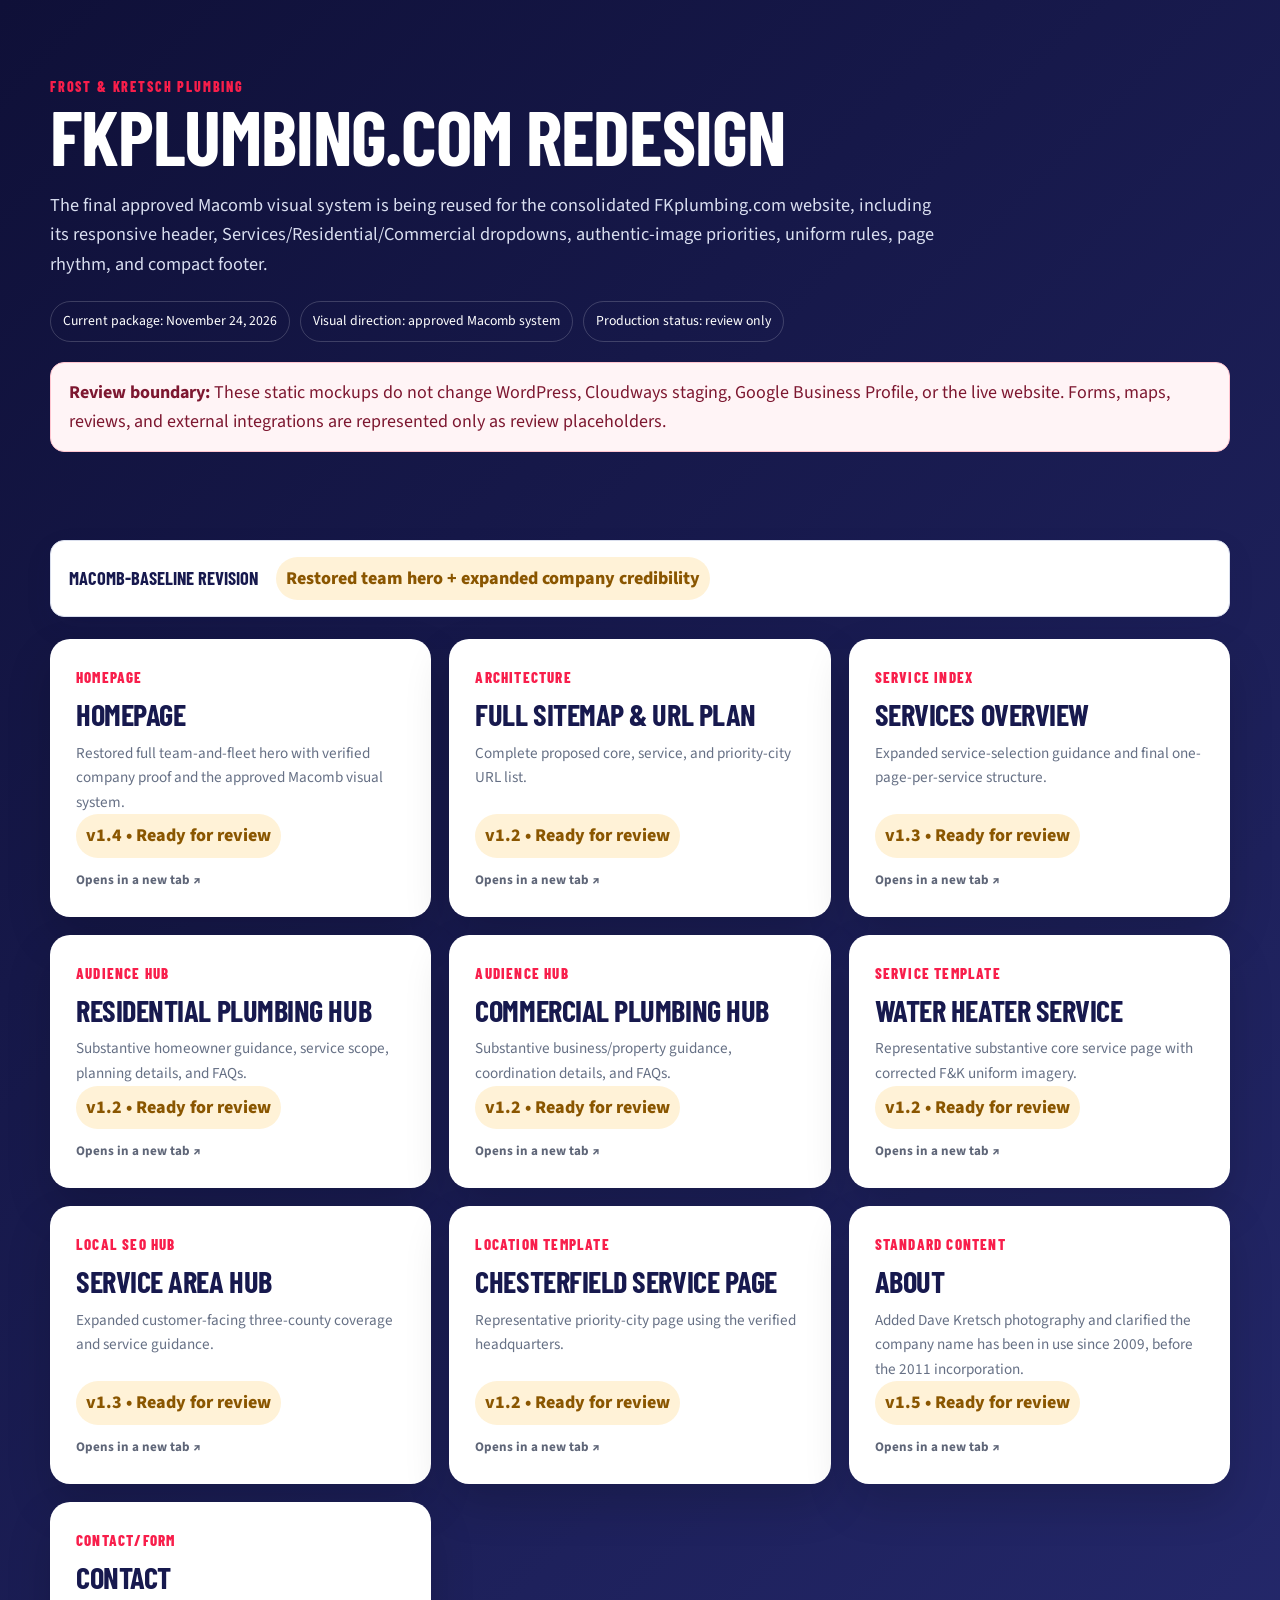
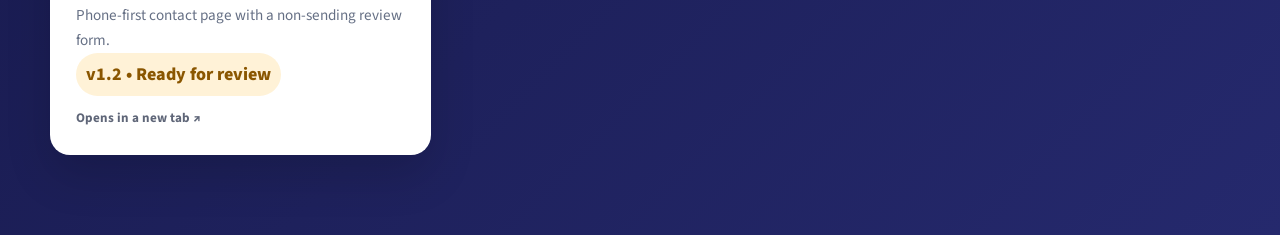
==== index.html @ a5e67d34 "Refresh About review asset" ====
<!doctype html>
<html lang="en">
<head>
  <meta charset="utf-8">
  <meta name="viewport" content="width=device-width,initial-scale=1">
  <meta name="robots" content="noindex,nofollow">
  <title>FKplumbing.com Redesign Review</title>
  <link rel="icon" href="assets/images/official-square-icon.png">
  <link rel="stylesheet" href="assets/site.css">
  <link rel="stylesheet" href="assets/site-v12.css">
  <link rel="stylesheet" href="assets/site-v13.css">
  <link rel="stylesheet" href="assets/site-v14.css">
  <link rel="stylesheet" href="assets/site-v15.css">
  <link rel="stylesheet" href="assets/site-v16.css">
  <link rel="stylesheet" href="assets/fk-site.css">
</head>
<body class="review-shell">
  <main>
    <section class="review-head">
      <div class="wrap">
        <div class="eyebrow">Frost &amp; Kretsch Plumbing</div>
        <h1>FKplumbing.com redesign</h1>
        <p>The final approved Macomb visual system is being reused for the consolidated FKplumbing.com website, including its responsive header, Services/Residential/Commercial dropdowns, authentic-image priorities, uniform rules, page rhythm, and compact footer.</p>
        <div class="review-meta">
          <span>Current package: November 24, 2026</span>
          <span>Visual direction: approved Macomb system</span>
          <span>Production status: review only</span>
        </div>
        <div class="notice"><strong>Review boundary:</strong> These static mockups do not change WordPress, Cloudways staging, Google Business Profile, or the live website. Forms, maps, reviews, and external integrations are represented only as review placeholders.</div>
      </div>
    </section>
    <section class="wrap">
      <div class="review-status-summary"><strong>Macomb-baseline revision</strong><span class="status-changed">Restored team hero + expanded company credibility</span><span>Final approved design; FK content, SEO, and architecture</span></div>
      <div class="review-grid" id="review-grid" aria-live="polite"></div>
    </section>
  </main>
  <script src="assets/fk-site.js?v=20261124l"></script>
  <script>renderReviewHubV2();</script>
</body>
</html>
---- assets/site.css ----
@import url('https://fonts.googleapis.com/css2?family=Barlow+Condensed:wght@500;600;700;800&family=Source+Sans+3:wght@400;500;600;700&display=swap');

:root{
  --navy:#17194e;--navy-2:#0f1038;--red:#f81e4b;--cyan:#2ed6ff;--ink:#0b0b10;
  --muted:#667085;--surface:#f7f8fc;--surface-2:#e8ebf5;--line:#ccd2e4;--white:#fff;
  --display:'Barlow Condensed','Arial Narrow',sans-serif;--body:'Source Sans 3','Segoe UI',sans-serif;
  --radius:22px;--shadow:0 22px 60px rgba(23,25,78,.14);--wrap:min(1180px,calc(100% - 40px));
}
*{box-sizing:border-box}html{scroll-behavior:smooth}body{margin:0;color:var(--ink);font-family:var(--body);font-size:18px;line-height:1.62;background:#fff}img{max-width:100%;display:block}a{color:inherit}button{font:inherit}
.skip{position:absolute;left:-999px}.skip:focus{left:18px;top:12px;z-index:999;background:#fff;padding:10px 14px;border-radius:8px}
.topbar{background:var(--red);color:#fff;font-size:.85rem;font-weight:700;letter-spacing:.03em}.topbar .wrap{display:flex;justify-content:space-between;gap:16px;padding:8px 0}.topbar a{text-decoration:none}
.site-header{position:sticky;top:0;z-index:50;background:rgba(255,255,255,.97);border-bottom:1px solid rgba(204,210,228,.8);backdrop-filter:blur(10px)}
.wrap{width:var(--wrap);margin-inline:auto}.nav{min-height:82px;display:flex;align-items:center;gap:26px}.brand{margin-right:auto}.brand img{width:300px;max-height:64px;object-fit:contain}.nav-links{display:flex;align-items:center;gap:22px}.nav-links a{text-decoration:none;font-family:var(--display);font-size:1.03rem;font-weight:700;text-transform:uppercase;letter-spacing:.035em;color:var(--navy)}.nav-links a:hover,.nav-links a:focus{color:var(--red)}
.menu-btn{display:none;border:0;background:var(--navy);color:#fff;border-radius:10px;padding:9px 12px;font-weight:700}.btn{display:inline-flex;align-items:center;justify-content:center;gap:8px;min-height:50px;padding:12px 22px;border:2px solid transparent;border-radius:999px;text-decoration:none;font-family:var(--display);font-weight:800;text-transform:uppercase;letter-spacing:.045em;line-height:1;transition:.2s}.btn-primary{background:var(--red);color:#fff;box-shadow:0 12px 26px rgba(248,30,75,.26)}.btn-primary:hover{transform:translateY(-2px);background:#df173f}.btn-secondary{background:#fff;color:var(--navy);border-color:#fff}.btn-outline{border-color:var(--navy);color:var(--navy);background:transparent}.btn-small{min-height:42px;padding:10px 16px;font-size:.9rem}
.hero{position:relative;min-height:660px;display:grid;align-items:center;color:#fff;overflow:hidden;background:var(--navy-2)}.hero::before{content:'';position:absolute;inset:0;background-image:linear-gradient(90deg,rgba(15,16,56,.97) 0%,rgba(15,16,56,.9) 42%,rgba(15,16,56,.34) 69%,rgba(15,16,56,.2)),var(--hero);background-size:cover;background-position:center}.hero .wrap{position:relative;padding:96px 0 104px}.hero-content{max-width:650px}.eyebrow{font-family:var(--display);font-weight:800;text-transform:uppercase;letter-spacing:.13em;color:var(--red);font-size:.88rem}.hero .eyebrow{color:var(--cyan)}h1,h2,h3{font-family:var(--display);color:var(--navy);line-height:.96;margin:0 0 18px;text-transform:uppercase;letter-spacing:-.015em}h1{color:#fff;font-size:clamp(3.6rem,7.2vw,6.5rem);max-width:820px}.hero p{font-size:1.28rem;line-height:1.55;max-width:620px;color:#f2f4ff}.hero-actions{display:flex;flex-wrap:wrap;gap:13px;margin-top:30px}.hero-proof{display:flex;flex-wrap:wrap;gap:15px;margin-top:38px}.hero-proof span{display:inline-flex;align-items:center;gap:8px;padding:9px 13px;border:1px solid rgba(255,255,255,.25);border-radius:999px;background:rgba(255,255,255,.08);font-size:.9rem;font-weight:700}.hero-proof span::before{content:'✓';color:var(--cyan)}
.trust-bar{background:var(--navy);color:#fff}.trust-grid{display:grid;grid-template-columns:repeat(4,1fr)}.trust-item{padding:20px 24px;border-right:1px solid rgba(255,255,255,.16)}.trust-item:last-child{border:0}.trust-item b{display:block;font-family:var(--display);font-size:1.35rem;text-transform:uppercase}.trust-item span{font-size:.88rem;color:#dfe3f3}
.section{padding:92px 0}.section-alt{background:var(--surface)}.section-dark{background:var(--navy-2);color:#fff}.section-dark h2,.section-dark h3{color:#fff}.section-dark .lead{color:#d8dced}.section-head{display:grid;grid-template-columns:1fr 1fr;gap:46px;align-items:end;margin-bottom:42px}.section-title{font-size:clamp(2.9rem,5.3vw,5rem)}.lead{font-size:1.18rem;color:#4d5568;margin:0}.section-head .lead{max-width:620px}
.cards{display:grid;grid-template-columns:repeat(3,1fr);gap:22px}.card{position:relative;border:1px solid var(--line);border-radius:var(--radius);background:#fff;overflow:hidden;box-shadow:0 12px 34px rgba(23,25,78,.07)}.card-media{aspect-ratio:16/10;overflow:hidden;background:var(--surface-2)}.card-media img{width:100%;height:100%;object-fit:cover;transition:.35s}.card:hover .card-media img{transform:scale(1.035)}.card-body{padding:25px}.card h3{font-size:1.75rem;margin-bottom:10px}.card p{color:#555e71;margin:0 0 18px}.text-link{color:var(--red);font-weight:800;text-decoration:none}.text-link::after{content:' →'}
.split{display:grid;grid-template-columns:1.02fr .98fr;gap:66px;align-items:center}.split.reverse .split-media{order:2}.split-media{position:relative}.split-media img{width:100%;aspect-ratio:4/3;object-fit:cover;border-radius:28px;box-shadow:var(--shadow)}.split-media::after{content:'';position:absolute;right:-18px;bottom:-18px;width:42%;height:42%;border-right:7px solid var(--cyan);border-bottom:7px solid var(--cyan);border-radius:0 0 26px 0;pointer-events:none}.split-copy h2{font-size:clamp(2.8rem,4.5vw,4.5rem)}.split-copy p{color:#4d5568}.checklist{list-style:none;padding:0;margin:25px 0;display:grid;gap:12px}.checklist li{position:relative;padding-left:30px;font-weight:650}.checklist li::before{content:'✓';position:absolute;left:0;top:0;color:var(--red);font-weight:900}
.service-grid{display:grid;grid-template-columns:repeat(2,1fr);gap:16px}.service-link{display:flex;gap:18px;align-items:center;padding:20px;border:1px solid var(--line);border-radius:16px;background:#fff;text-decoration:none}.service-link:hover{border-color:var(--cyan);box-shadow:0 10px 24px rgba(23,25,78,.08)}.service-icon{display:grid;place-items:center;flex:0 0 44px;width:44px;height:44px;border-radius:13px;background:var(--navy);color:#fff;font-family:var(--display);font-weight:800}.service-link b{display:block;color:var(--navy);font-family:var(--display);font-size:1.25rem;text-transform:uppercase;line-height:1.05}.service-link span{font-size:.9rem;color:var(--muted)}
.stats{display:grid;grid-template-columns:repeat(4,1fr);gap:15px}.stat{padding:28px 22px;border-radius:18px;background:#fff;border:1px solid var(--line);text-align:center}.stat b{display:block;font-family:var(--display);font-size:2.7rem;line-height:1;color:var(--red)}.stat span{font-size:.9rem;color:var(--muted)}
.process{display:grid;grid-template-columns:repeat(4,1fr);gap:22px;counter-reset:step}.step{counter-increment:step;padding:26px;border-radius:20px;background:#fff;border:1px solid var(--line)}.step::before{content:'0' counter(step);display:grid;place-items:center;width:48px;height:48px;margin-bottom:18px;border-radius:50%;background:var(--red);color:#fff;font-family:var(--display);font-size:1.3rem;font-weight:800}.step h3{font-size:1.5rem}.step p{font-size:.95rem;color:var(--muted);margin:0}
.faq{max-width:900px;margin-inline:auto}.faq details{border-bottom:1px solid var(--line);padding:20px 0}.faq summary{cursor:pointer;list-style:none;font-family:var(--display);font-size:1.45rem;font-weight:700;text-transform:uppercase;color:var(--navy);display:flex;justify-content:space-between;gap:20px}.faq summary::after{content:'+';color:var(--red)}.faq details[open] summary::after{content:'–'}.faq p{color:#525b6e;margin:12px 0 0}
.cta{padding:64px 0;background:linear-gradient(125deg,var(--red),#c90f35);color:#fff}.cta .wrap{display:flex;align-items:center;justify-content:space-between;gap:34px}.cta h2{color:#fff;font-size:clamp(2.6rem,4.5vw,4.3rem);margin:0}.cta p{margin:8px 0 0;max-width:700px}.cta .btn{flex:0 0 auto}
.location-panel{display:grid;grid-template-columns:1fr 1fr;gap:0;border-radius:26px;overflow:hidden;background:var(--navy);color:#fff;box-shadow:var(--shadow)}.location-copy{padding:48px}.location-copy h2{color:#fff;font-size:3.4rem}.location-copy p{color:#e3e7f4}.map-card{min-height:420px;background:linear-gradient(135deg,#d7eaf4,#eff4f8);position:relative;display:grid;place-items:center;color:var(--navy);text-align:center;padding:30px}.map-card::before{content:'';position:absolute;inset:0;background-image:radial-gradient(circle at 20% 40%,rgba(46,214,255,.35) 0 2px,transparent 3px),radial-gradient(circle at 70% 62%,rgba(248,30,75,.45) 0 5px,transparent 6px);background-size:64px 64px,110px 110px;opacity:.55}.map-card div{position:relative;background:rgba(255,255,255,.92);padding:20px 24px;border-radius:16px;box-shadow:0 16px 36px rgba(23,25,78,.14)}
.city-grid{display:grid;grid-template-columns:repeat(3,1fr);gap:16px}.city-card{padding:24px;border:1px solid var(--line);border-radius:18px;background:#fff;text-decoration:none}.city-card:hover{border-color:var(--red)}.city-card h3{font-size:1.5rem;margin-bottom:8px}.city-card p{font-size:.94rem;color:var(--muted);margin:0}.city-card .text-link{display:inline-block;margin-top:12px}.city-card-planned{background:#f1f3f9}.city-card-planned>span{display:inline-block;margin-top:12px;color:var(--muted);font-weight:700}
.article-copy{max-width:840px;margin:0 auto}.article-copy h2{font-size:2.6rem;margin-top:48px}.article-copy h3{font-size:1.75rem;margin-top:34px}.article-copy p,.article-copy li{color:#444d60}.article-copy .callout{margin:34px 0;padding:26px;border-left:6px solid var(--red);background:var(--surface);border-radius:0 16px 16px 0;font-size:1.08rem}.content-grid{display:grid;grid-template-columns:minmax(0,1fr) 330px;gap:64px}.sidebar{position:sticky;top:120px;align-self:start}.sidebar-card{padding:25px;border-radius:20px;background:var(--surface);border:1px solid var(--line);margin-bottom:18px}.sidebar-card h3{font-size:1.5rem}.sidebar-card a{display:block;text-decoration:none;color:var(--navy);font-weight:700;padding:7px 0}.sidebar-card a:hover{color:var(--red)}
.site-footer{background:#0b0c2a;color:#fff;padding:64px 0 24px}.footer-grid{display:grid;grid-template-columns:1.4fr .9fr .9fr;gap:60px}.footer-brand img{width:320px;filter:brightness(0) invert(1)}.footer-brand p{color:#c6ccdd;max-width:480px}.footer-col h3{color:#fff;font-size:1.4rem}.footer-col a{display:block;color:#c6ccdd;text-decoration:none;padding:5px 0}.footer-col a:hover{color:var(--cyan)}.footer-bottom{display:flex;justify-content:space-between;gap:20px;margin-top:44px;padding-top:22px;border-top:1px solid rgba(255,255,255,.14);font-size:.85rem;color:#98a1b8}.version-badge{display:inline-flex;padding:6px 10px;border-radius:999px;background:rgba(46,214,255,.12);color:var(--cyan);font-weight:700}
.review-shell{background:linear-gradient(135deg,#0f1038,#25296d);min-height:100vh;color:#fff}.review-head{padding:76px 0 40px}.review-head h1{font-size:clamp(3.2rem,6vw,5.7rem)}.review-head p{max-width:760px;color:#d9def0;font-size:1.14rem}.review-meta{display:flex;flex-wrap:wrap;gap:10px;margin-top:22px}.review-meta span{padding:8px 12px;border:1px solid rgba(255,255,255,.18);border-radius:999px;font-size:.86rem}.review-grid{display:grid;grid-template-columns:repeat(3,1fr);gap:18px;padding-bottom:80px}.review-card{display:flex;flex-direction:column;min-height:220px;padding:26px;border-radius:20px;background:#fff;color:var(--ink);text-decoration:none;box-shadow:0 20px 45px rgba(0,0,0,.16)}.review-card:hover{transform:translateY(-3px)}.review-card small{color:var(--red);font-family:var(--display);font-weight:800;text-transform:uppercase;letter-spacing:.08em}.review-card h2{font-size:1.9rem;margin:11px 0}.review-card p{font-size:.95rem;color:var(--muted);margin:0}.review-card .version-badge{margin-top:auto;align-self:flex-start;background:#e6faff;color:var(--navy)}
.notice{padding:15px 18px;border-radius:14px;background:#fff4f6;border:1px solid #ffc5d0;color:#7d1730;margin:20px 0}.sr-only{position:absolute;width:1px;height:1px;padding:0;margin:-1px;overflow:hidden;clip:rect(0,0,0,0);white-space:nowrap;border:0}
@media(max-width:980px){.nav{position:relative}.nav-links{display:none;position:absolute;left:0;right:0;top:100%;flex-direction:column;align-items:stretch;gap:0;padding:12px 20px 20px;background:#fff;border:1px solid var(--line);border-radius:0 0 18px 18px;box-shadow:0 22px 38px rgba(23,25,78,.16)}.nav-links.open{display:flex}.nav-links a{padding:10px 4px;border-bottom:1px solid var(--surface-2)}.menu-btn{display:block}.brand img{width:240px}.hero{min-height:600px}.section-head,.split,.content-grid{grid-template-columns:1fr}.split.reverse .split-media{order:0}.cards,.review-grid{grid-template-columns:repeat(2,1fr)}.process,.trust-grid,.stats{grid-template-columns:repeat(2,1fr)}.location-panel{grid-template-columns:1fr}.sidebar{position:static}.footer-grid{grid-template-columns:1fr 1fr}.footer-brand{grid-column:1/-1}}
@media(max-width:650px){body{font-size:17px}.topbar .wrap{justify-content:center}.topbar span:last-child{display:none}.nav{min-height:70px}.brand img{width:205px}.hero{min-height:650px}.hero::before{background-image:linear-gradient(90deg,rgba(15,16,56,.97),rgba(15,16,56,.76)),var(--hero);background-position:center}.hero .wrap{padding:75px 0}.hero h1{font-size:3.7rem}.hero p{font-size:1.1rem}.section{padding:68px 0}.section-head{gap:18px}.cards,.review-grid,.service-grid,.city-grid,.process,.trust-grid,.stats{grid-template-columns:1fr}.trust-item{border-right:0;border-bottom:1px solid rgba(255,255,255,.16)}.cta .wrap{display:block}.cta .btn{margin-top:24px}.footer-grid{grid-template-columns:1fr}.footer-brand{grid-column:auto}.footer-bottom{display:block}.footer-bottom span{display:block;margin-top:8px}.location-copy{padding:32px}.location-copy h2{font-size:2.8rem}.split-media::after{right:0;bottom:-12px}.wrap{width:min(100% - 28px,1180px)}}
---- assets/site-v12.css ----
.topbar .wrap{align-items:center}
.topbar a,.topbar a:hover,.topbar a:focus,.topbar a:visited{color:#fff;text-decoration:none}
.topbar-phone,.phone-cta,.footer-phone{white-space:nowrap}
.btn-primary,.btn-primary:visited{background:var(--red);color:#fff}
.btn-primary:hover,.btn-primary:focus{background:#df173f;color:#fff}
.btn-secondary,.btn-secondary:visited{background:#fff;color:var(--navy);border-color:#fff}
.btn-secondary:hover,.btn-secondary:focus{background:#f3f5fb;color:var(--navy)}
.btn-outline,.btn-outline:visited{color:var(--navy)}
.topbar a::selection,.btn::selection,.footer-phone::selection{background:#fff;color:var(--navy)}
.center-action{text-align:center;margin-top:30px}

@media(min-width:981px){
  .offering-grid .card:nth-child(4):last-child{grid-column:2}
}

.map-card::before{
  background-image:linear-gradient(33deg,transparent 46%,rgba(23,25,78,.09) 47% 49%,transparent 50%),linear-gradient(-26deg,transparent 43%,rgba(23,25,78,.08) 44% 46%,transparent 47%),radial-gradient(circle at 20% 40%,rgba(46,214,255,.5) 0 3px,transparent 4px),radial-gradient(circle at 70% 62%,rgba(248,30,75,.55) 0 6px,transparent 7px);
  background-size:180px 130px,210px 150px,64px 64px,110px 110px;
  opacity:.7
}
.map-card div{padding:22px 26px;background:rgba(255,255,255,.94)}
.map-link{text-decoration:none}
.map-link:hover div,.map-link:focus div{transform:translateY(-2px);box-shadow:0 20px 40px rgba(23,25,78,.2)}
.map-pin{display:grid;place-items:center;width:46px;height:46px;margin:0 auto 12px;border-radius:50%;background:var(--red);color:#fff;box-shadow:0 0 0 9px rgba(248,30,75,.13)}

.site-footer{padding:46px 0 20px}
.footer-main{display:grid;grid-template-columns:minmax(0,1.5fr) .7fr .7fr;gap:48px;align-items:start}
.footer-brand{max-width:520px}
.footer-logo-panel{display:inline-flex;align-items:center;justify-content:center;padding:10px 14px;border-radius:14px;background:#fff}
.footer-brand .footer-logo-panel img{width:265px;max-height:66px;object-fit:contain;filter:none}
.footer-brand p{margin:16px 0 10px}
.footer-phone{display:inline-block;color:#fff;font-family:var(--display);font-size:1.65rem;font-weight:800;text-decoration:none}
.footer-phone:hover,.footer-phone:focus{color:var(--cyan)}
.footer-col h3{margin-bottom:10px}
.footer-legal{display:flex;align-items:center;flex-wrap:wrap;gap:12px 22px;margin-top:32px;padding-top:18px;border-top:1px solid rgba(255,255,255,.14);font-size:.82rem;color:#98a1b8}
.footer-legal a{color:#c6ccdd}
.footer-legal a:hover,.footer-legal a:focus{color:var(--cyan)}
.footer-policy-links{display:flex;gap:16px}

.simple-hero{padding:92px 0 76px;background:linear-gradient(125deg,var(--navy-2),var(--navy));color:#fff}
.simple-hero h1{font-size:clamp(3.6rem,7vw,6.2rem)}
.simple-hero p{max-width:720px;margin:0;color:#e3e7f4;font-size:1.2rem}
.sitemap-grid{display:grid;grid-template-columns:.8fr 1.4fr .8fr;gap:42px}
.sitemap-grid h2{font-size:2.1rem}
.sitemap-list{list-style:none;padding:0;margin:0;display:grid;gap:10px}
.sitemap-list a{color:var(--navy);font-weight:800;text-decoration:none}
.sitemap-list a:hover,.sitemap-list a:focus{color:var(--red)}
.sitemap-services li{padding-bottom:12px;border-bottom:1px solid var(--line)}
.sitemap-services span{display:block;color:var(--muted);font-size:.92rem}
.legal-layout{display:grid;grid-template-columns:minmax(0,1fr) 320px;gap:64px}
.legal-layout .article-copy{margin:0}
.legal-notice{padding:20px 22px;border:1px solid #f2c768;border-left:6px solid #e6a817;border-radius:0 14px 14px 0;background:#fff9e8;color:#66470a}

@media(max-width:980px){
  .legal-layout{grid-template-columns:1fr}
  .footer-main{grid-template-columns:1.2fr .8fr .8fr;gap:32px}
  .sitemap-grid{grid-template-columns:1fr 1fr}
  .sitemap-grid section:nth-child(2){grid-row:span 2}
}

@media(max-width:650px){
  .topbar{font-size:.72rem}
  .topbar .wrap{justify-content:space-between;gap:8px;padding:7px 0}
  .topbar span{display:block;line-height:1.2}
  .nav{gap:10px}
  .nav-phone{display:none}
  .brand img{width:195px}
  .hero-actions .btn{width:100%}
  .footer-main{grid-template-columns:1fr 1fr;gap:24px 18px}
  .footer-brand{grid-column:1/-1;max-width:none}
  .footer-logo-panel{padding:8px 10px}
  .footer-brand .footer-logo-panel img{width:235px}
  .footer-legal{display:grid;gap:10px;margin-top:26px}
  .footer-policy-links{flex-wrap:wrap}
  .sitemap-grid{grid-template-columns:1fr}
  .sitemap-grid section:nth-child(2){grid-row:auto}
  .simple-hero{padding:68px 0 58px}
}
---- assets/site-v13.css ----
/* v1.3 visual-balance refinements */

@media(min-width:981px){
  .cards>.card:nth-child(10):last-child,
  .city-grid>.city-card:nth-child(10):last-child{grid-column:2}
}

@media(max-width:980px) and (min-width:651px){
  .city-grid{grid-template-columns:repeat(2,1fr)}
}

@media(max-width:650px){
  .city-grid{grid-template-columns:1fr}
}
---- assets/site-v14.css ----
/* v1.4 client-review refinements */

.hero::before{background-position:var(--hero-position,center)}

.section-head{
  display:block;
  max-width:920px;
  margin-bottom:34px;
}
.section-head .section-title{max-width:900px}
.section-head .lead{max-width:800px;margin-top:12px}

.offering-grid{
  grid-template-columns:repeat(4,minmax(0,1fr));
  gap:16px;
}
.offering-grid .card:nth-child(4):last-child{grid-column:auto}
.offering-grid .card-body{padding:21px}
.offering-grid .card h3{font-size:1.42rem;line-height:1.02}

.city-grid{grid-template-columns:repeat(2,minmax(0,1fr))}

.phone-cta,
.phone-cta:visited,
.phone-cta:hover,
.phone-cta:focus{
  min-width:220px;
  color:#fff!important;
  justify-content:center;
  text-align:center;
  line-height:1.15;
}
.sidebar-card a.btn,
.sidebar-card a.btn:visited,
.sidebar-card a.btn:hover,
.sidebar-card a.btn:focus{
  display:flex;
  width:100%;
  min-width:0;
  align-items:center;
  justify-content:center;
  padding:13px 16px;
  color:#fff!important;
  background:var(--red);
  font-size:1.05rem;
  line-height:1.15;
  text-align:center;
}
.sidebar-card a.btn:hover,
.sidebar-card a.btn:focus{background:#df173f}

@media(max-width:1100px) and (min-width:651px){
  .offering-grid{grid-template-columns:repeat(2,minmax(0,1fr))}
}

@media(max-width:650px){
  .section-head{margin-bottom:28px}
  .section-head .section-title{font-size:clamp(2.55rem,13vw,3.6rem)}
  .offering-grid,.city-grid{grid-template-columns:1fr}
  .hero::before{background-position:var(--hero-position,center)}
}
---- assets/site-v15.css ----
.review-status-summary{display:flex;flex-wrap:wrap;align-items:center;gap:10px;margin:28px 0 22px;padding:16px 18px;border:1px solid #d9deed;border-radius:14px;background:#fff;box-shadow:0 10px 28px rgba(23,25,78,.08)}
.review-status-summary strong{margin-right:8px;color:var(--navy);font-family:var(--display);font-size:1.15rem;text-transform:uppercase}
.review-status-summary span,.version-badge{display:inline-flex;align-items:center;border-radius:999px;padding:7px 10px;font-weight:800}
.status-approved{background:#e7f7ee!important;color:#176c43!important}
.status-changed{background:#fff2d7!important;color:#8a5600!important}
.status-new{background:#e6f5ff!important;color:#075a86!important}
.status-pending{background:#edf0f6!important;color:#4d5568!important}
.review-card.review-approved{border-color:#9bd8b7}
.review-card.review-changed{border-color:#f0c15e}
.review-card.review-new{border-color:#85cbea}
.review-card.review-pending{border-color:#c7cddd}
.new-tab-note{display:block;margin-top:11px;color:#677087;font-size:.82rem;font-weight:700}
@media(max-width:650px){.review-status-summary{align-items:flex-start;flex-direction:column}.review-status-summary strong{margin-bottom:2px}}
---- assets/site-v16.css ----
/* v1.6 contact form and review refinements. */
.contact-layout{display:grid;grid-template-columns:minmax(0,1.45fr) minmax(300px,.72fr);gap:34px;align-items:start}
.contact-form-panel,.contact-sidebar .sidebar-card,.contact-sidebar .map-card{border:1px solid #d9deed;border-radius:18px;background:#fff;box-shadow:0 16px 40px rgba(23,25,78,.08)}
.contact-form-panel{padding:clamp(24px,4vw,42px)}
.contact-form-panel h2{margin:8px 0 10px;color:var(--navy);font-family:var(--display);font-size:clamp(2rem,4vw,3.2rem);line-height:.98;text-transform:uppercase}
.contact-form{display:grid;gap:18px;margin-top:26px}
.field-grid{display:grid;grid-template-columns:repeat(2,minmax(0,1fr));gap:18px}
.contact-form label{display:grid;gap:7px;color:var(--navy);font-weight:800}
.contact-form input:not([type="checkbox"]),.contact-form textarea{width:100%;border:1px solid #b9c1d4;border-radius:8px;background:#fff;padding:13px 14px;color:#1c2130;font:inherit;box-sizing:border-box}
.contact-form input:focus,.contact-form textarea:focus{outline:3px solid rgba(23,93,174,.2);border-color:#175dae}
.contact-form textarea{resize:vertical;min-height:145px}
.contact-form .consent-field{display:grid;grid-template-columns:20px 1fr;gap:11px;align-items:start;color:#4c5468;font-size:.9rem;font-weight:500;line-height:1.5}
.consent-field input{width:18px;height:18px;margin-top:3px}
.contact-form .btn{justify-self:start;border:0;cursor:pointer}
.form-note{margin:0;color:#6b7280;font-size:.86rem}
.contact-sidebar{display:grid;gap:22px}
.contact-sidebar .sidebar-card,.contact-sidebar .map-card{padding:24px}
.contact-sidebar .sidebar-card h2{font-size:1.6rem}
@media(max-width:980px){.contact-layout{grid-template-columns:1fr}.contact-sidebar{grid-template-columns:repeat(2,minmax(0,1fr))}}
@media(max-width:650px){.field-grid,.contact-sidebar{grid-template-columns:1fr}.contact-form-panel{padding:22px 18px}}
---- assets/fk-site.css ----
.review-shell .review-head p{max-width:900px}
.review-card .new-tab-note{display:block;margin-top:12px;color:#5f6678;font-size:.82rem}
.architecture-grid{display:grid;grid-template-columns:repeat(2,minmax(0,1fr));gap:24px}
.architecture-card{border:1px solid #d9deed;border-radius:18px;background:#fff;padding:26px;box-shadow:0 14px 34px rgba(23,25,78,.06)}
.architecture-card h2{margin-top:0;color:var(--navy)}
.architecture-card ul{margin:0;padding-left:20px}
.architecture-card li+li{margin-top:8px}
.url-list{font-family:ui-monospace,SFMono-Regular,Consolas,monospace;font-size:.88rem;overflow-wrap:anywhere}
.county-grid{display:grid;grid-template-columns:repeat(3,minmax(0,1fr));gap:20px}
.county-card{border:1px solid #d9deed;border-radius:16px;background:#fff;padding:24px}
.county-card h3{margin-top:0;color:var(--navy)}
.county-card p:last-child{margin-bottom:0}
.template-note{border-left:5px solid var(--cyan);background:#f1f8ff;padding:18px 20px;margin:24px 0}
@media(max-width:850px){.architecture-grid,.county-grid{grid-template-columns:1fr}}

/* Final approved Macomb navigation pattern, adapted to the FK service architecture. */
.screen-reader-text{position:absolute;width:1px;height:1px;padding:0;margin:-1px;overflow:hidden;clip:rect(0,0,0,0);white-space:nowrap;border:0}
.nav-item{position:relative;display:flex;align-items:center}
.submenu-toggle{display:grid;place-items:center;width:26px;height:32px;margin-left:0;border:0;background:transparent;color:var(--navy);cursor:pointer;font-size:.85rem}
.submenu-toggle:hover,.submenu-toggle:focus-visible{color:var(--red)}
.nav-submenu{display:none;position:absolute;z-index:60;top:100%;left:-18px;width:330px;max-height:min(70vh,620px);overflow:auto;padding:12px;border:1px solid var(--line);border-radius:16px;background:#fff;box-shadow:0 20px 44px rgba(23,25,78,.18)}
.nav-submenu a{display:block;padding:10px 12px;border-radius:9px;font-size:.84rem;line-height:1.2}
.nav-submenu a:hover,.nav-submenu a:focus{background:var(--surface-2)}
.nav-submenu--commercial{left:auto;right:-18px}
.review-summary{display:grid;gap:3px;min-width:220px;padding:18px 22px;border-radius:16px;background:var(--navy);color:#fff}
.review-summary strong{font-family:var(--display);font-size:2.6rem;line-height:1}
.review-summary span{font-weight:800}
.review-summary small{color:#cbd2e5}
.review-placeholder{min-height:275px;display:grid;place-items:center;padding:30px;border:1px solid var(--line);border-radius:18px;background:#fff;box-shadow:0 14px 34px rgba(23,25,78,.06);text-align:center;color:var(--muted)}
.review-placeholder p{max-width:720px;margin:0}
.consent-field{display:grid!important;grid-template-columns:auto 1fr;align-items:start;gap:10px;font-size:.88rem;font-weight:500!important}
.consent-field input{width:18px!important;height:18px;margin-top:2px}

@media(min-width:981px){
  .nav-item:hover>.nav-submenu,.nav-item:focus-within>.nav-submenu,.nav-item.submenu-open>.nav-submenu{display:grid}
}

@media(min-width:981px) and (max-width:1220px){
  .nav{gap:12px}
  .brand img{width:235px}
  .nav-links{gap:9px}
  .nav-links a{font-size:.88rem}
  .submenu-toggle{width:20px}
  .nav-phone{padding-inline:13px;font-size:.82rem}
}

@media(max-width:980px){
  .nav-item{display:grid;grid-template-columns:1fr auto;border-bottom:1px solid var(--surface-2)}
  .nav-item>a{padding:10px 4px}
  .submenu-toggle{width:42px;height:42px;margin:0}
  .nav-item.submenu-open>.submenu-toggle{transform:rotate(180deg)}
  .nav-submenu{position:static;grid-column:1/-1;width:auto;max-height:none;overflow:visible;padding:4px 0 10px 14px;border:0;border-left:3px solid var(--red);border-radius:0;background:transparent;box-shadow:none}
  .nav-item.submenu-open>.nav-submenu{display:grid}
  .nav-submenu a{padding:8px 10px;border:0;font-size:.84rem}
  .review-summary{min-width:0}
}

@media(max-width:650px){
  .review-placeholder{min-height:320px}
}

.portrait-crop{aspect-ratio:4/3;overflow:hidden;border-radius:28px;box-shadow:var(--shadow);background:var(--navy)}
.portrait-crop img{width:100%;height:100%;aspect-ratio:auto;object-fit:cover;border-radius:0;box-shadow:none}
.portrait-crop--dave img{transform:scale(3.35);transform-origin:0 44%}
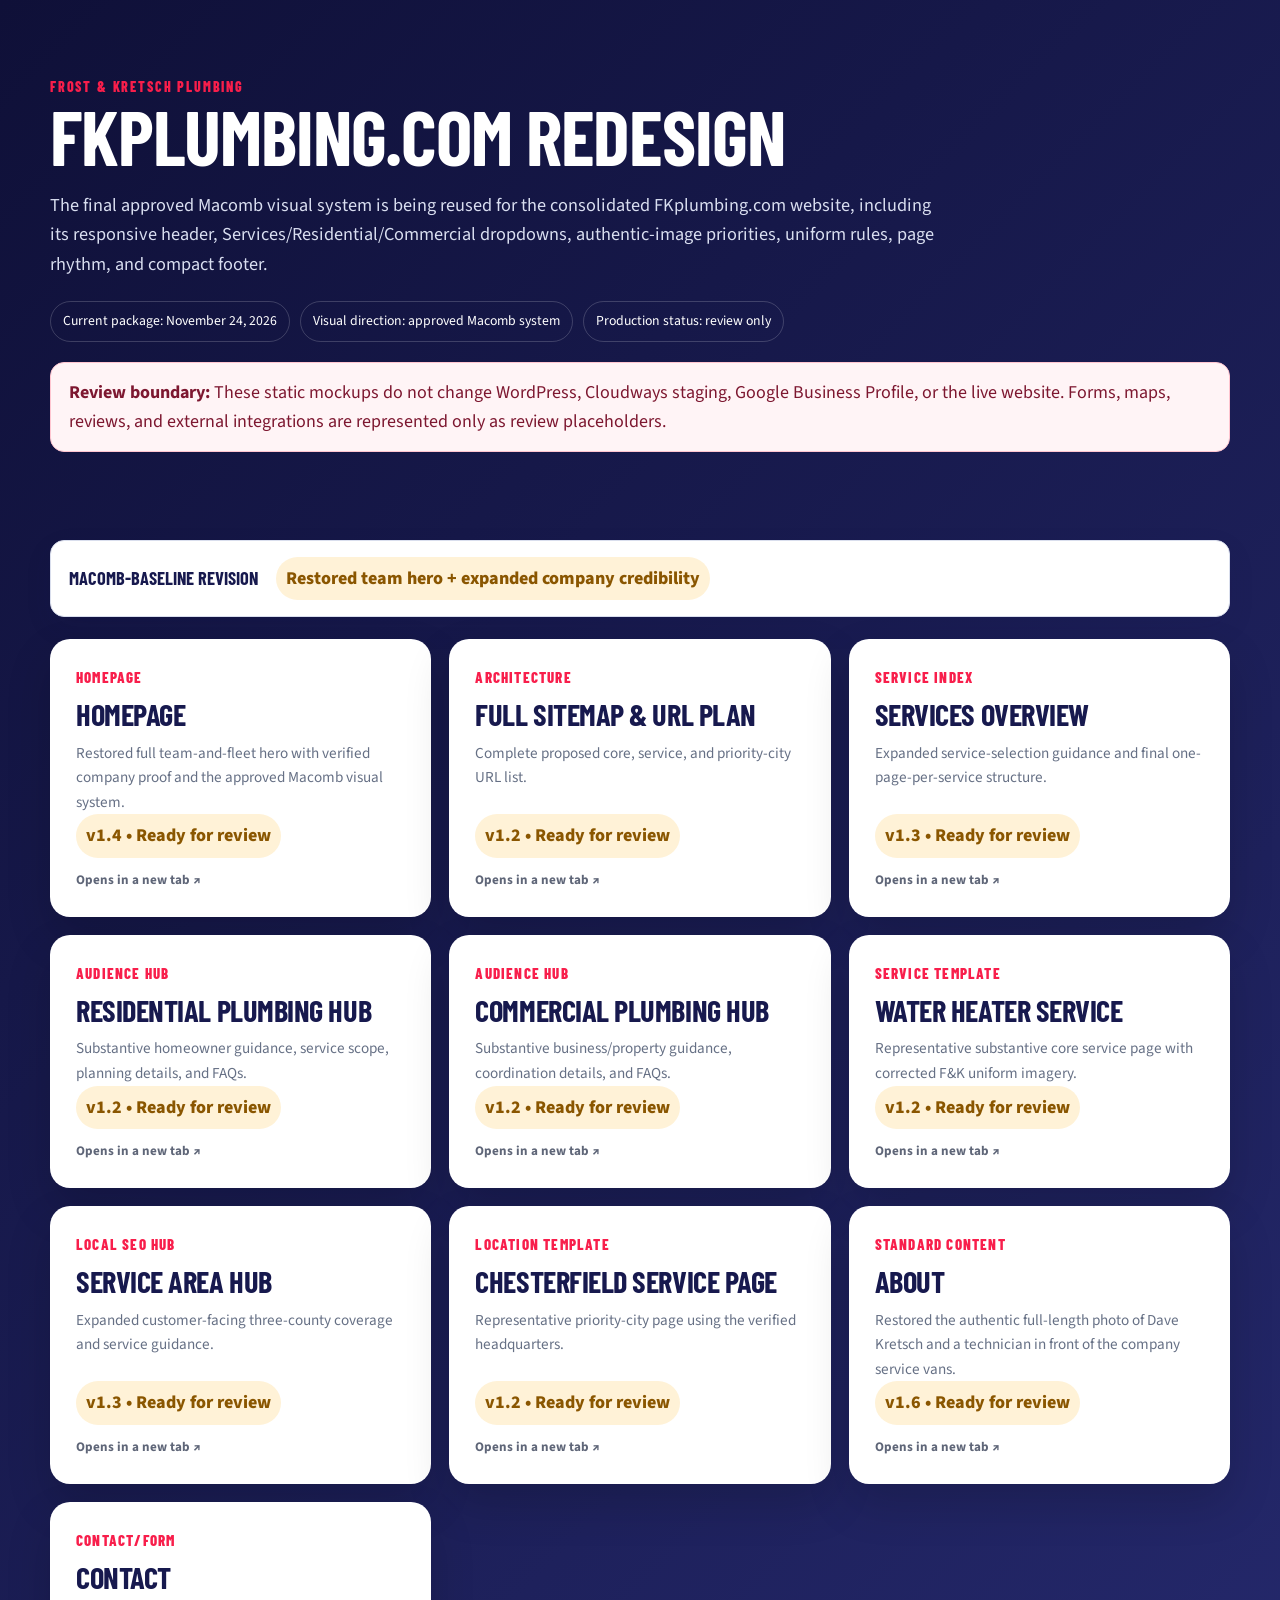
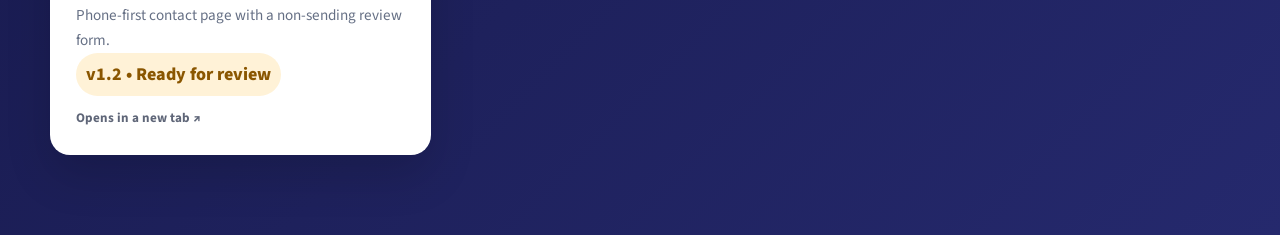
==== commit 1464d0e3: "Restore Dave and technician photo" ====
--- a/index.html
+++ b/index.html
@@ -12,7 +12,7 @@
   <link rel="stylesheet" href="assets/site-v14.css">
   <link rel="stylesheet" href="assets/site-v15.css">
   <link rel="stylesheet" href="assets/site-v16.css">
-  <link rel="stylesheet" href="assets/fk-site.css">
+  <link rel="stylesheet" href="assets/fk-site.css?v=20261124n">
 </head>
 <body class="review-shell">
   <main>
@@ -34,7 +34,7 @@
       <div class="review-grid" id="review-grid" aria-live="polite"></div>
     </section>
   </main>
-  <script src="assets/fk-site.js?v=20261124l"></script>
+  <script src="assets/fk-site.js?v=20261124n"></script>
   <script>renderReviewHubV2();</script>
 </body>
 </html>
--- a/assets/fk-site.css
+++ b/assets/fk-site.css
@@ -59,6 +59,4 @@
   .review-placeholder{min-height:320px}
 }
 
-.portrait-crop{aspect-ratio:4/3;overflow:hidden;border-radius:28px;box-shadow:var(--shadow);background:var(--navy)}
-.portrait-crop img{width:100%;height:100%;aspect-ratio:auto;object-fit:cover;border-radius:0;box-shadow:none}
-.portrait-crop--dave img{transform:scale(3.35);transform-origin:0 44%}
+.split-media .owner-team-photo img,.split-media.owner-team-photo img{aspect-ratio:2/3;object-fit:cover;object-position:center}
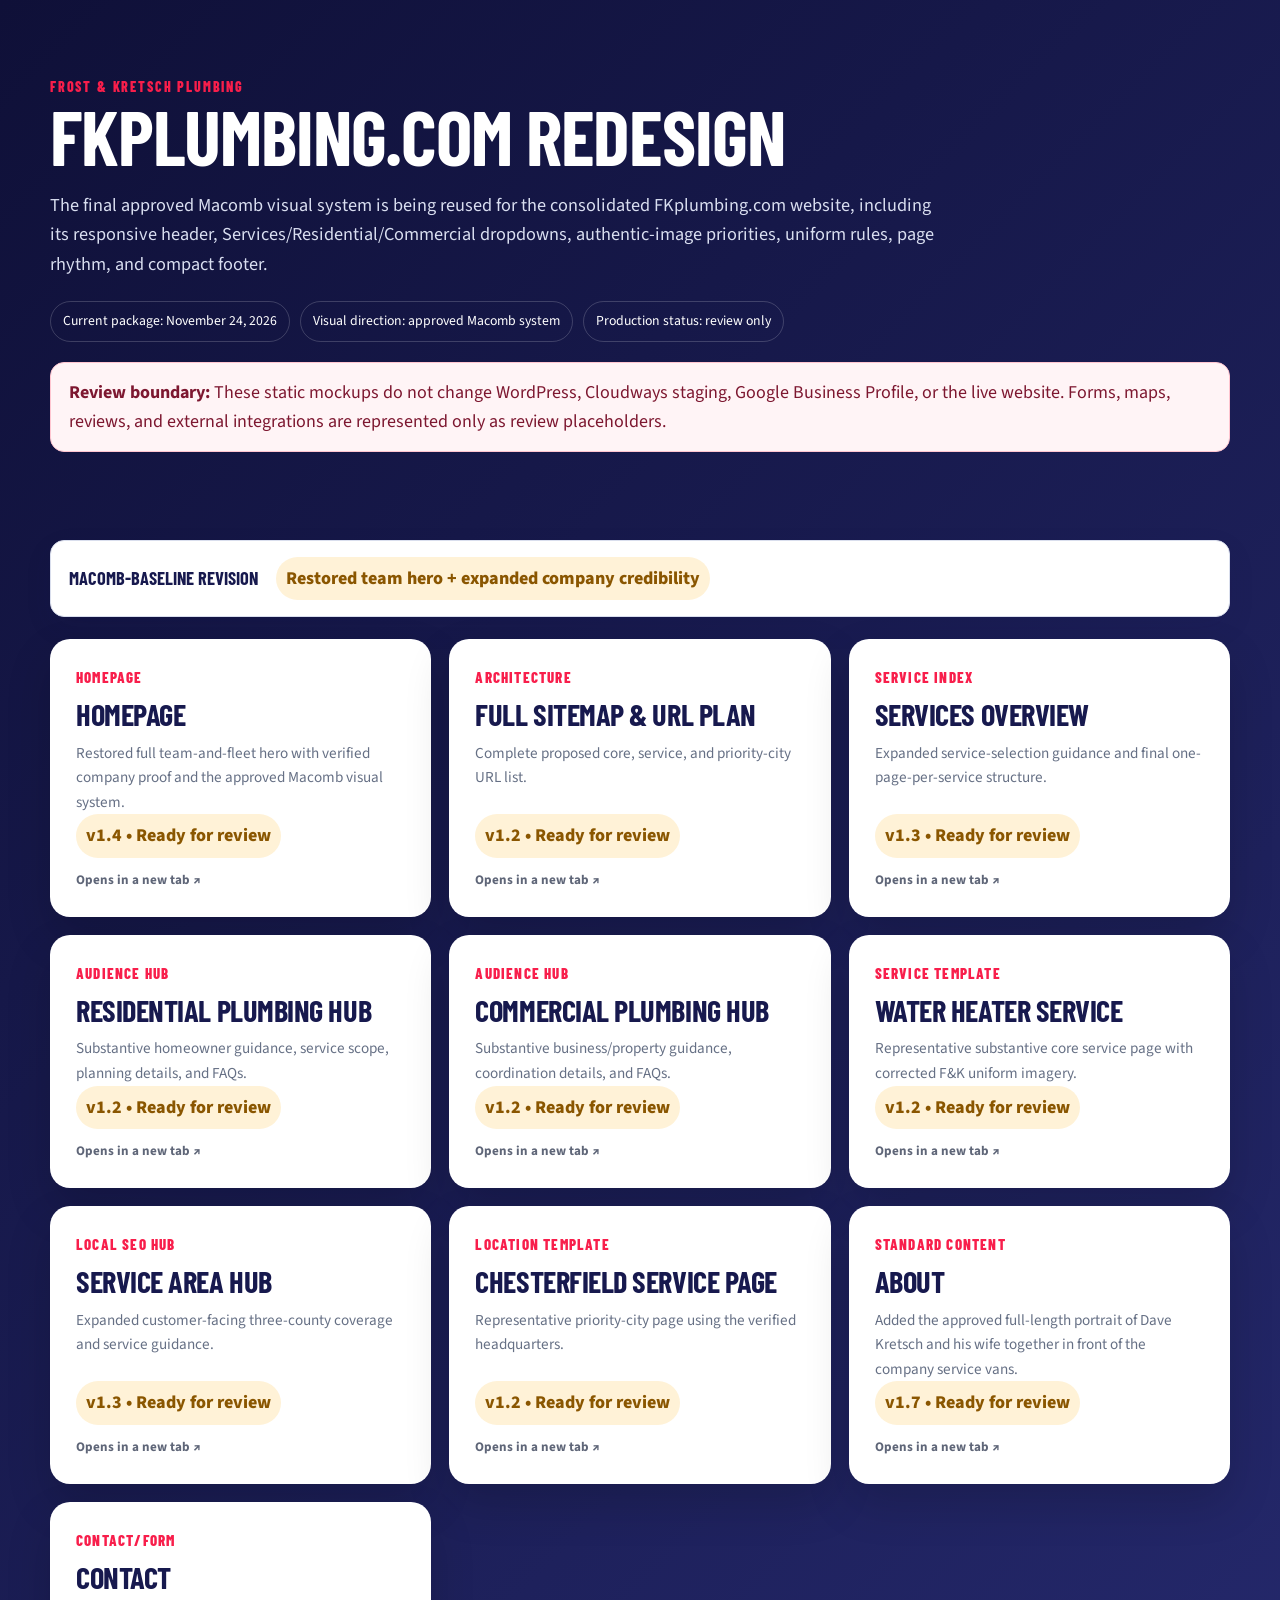
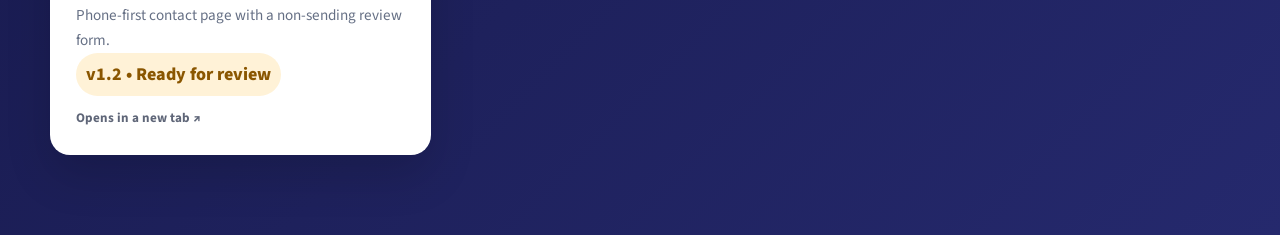
==== commit 25ea2da0: "Use approved Dave and wife portrait" ====
--- a/index.html
+++ b/index.html
@@ -34,7 +34,7 @@
       <div class="review-grid" id="review-grid" aria-live="polite"></div>
     </section>
   </main>
-  <script src="assets/fk-site.js?v=20261124n"></script>
+  <script src="assets/fk-site.js?v=20261124o"></script>
   <script>renderReviewHubV2();</script>
 </body>
 </html>
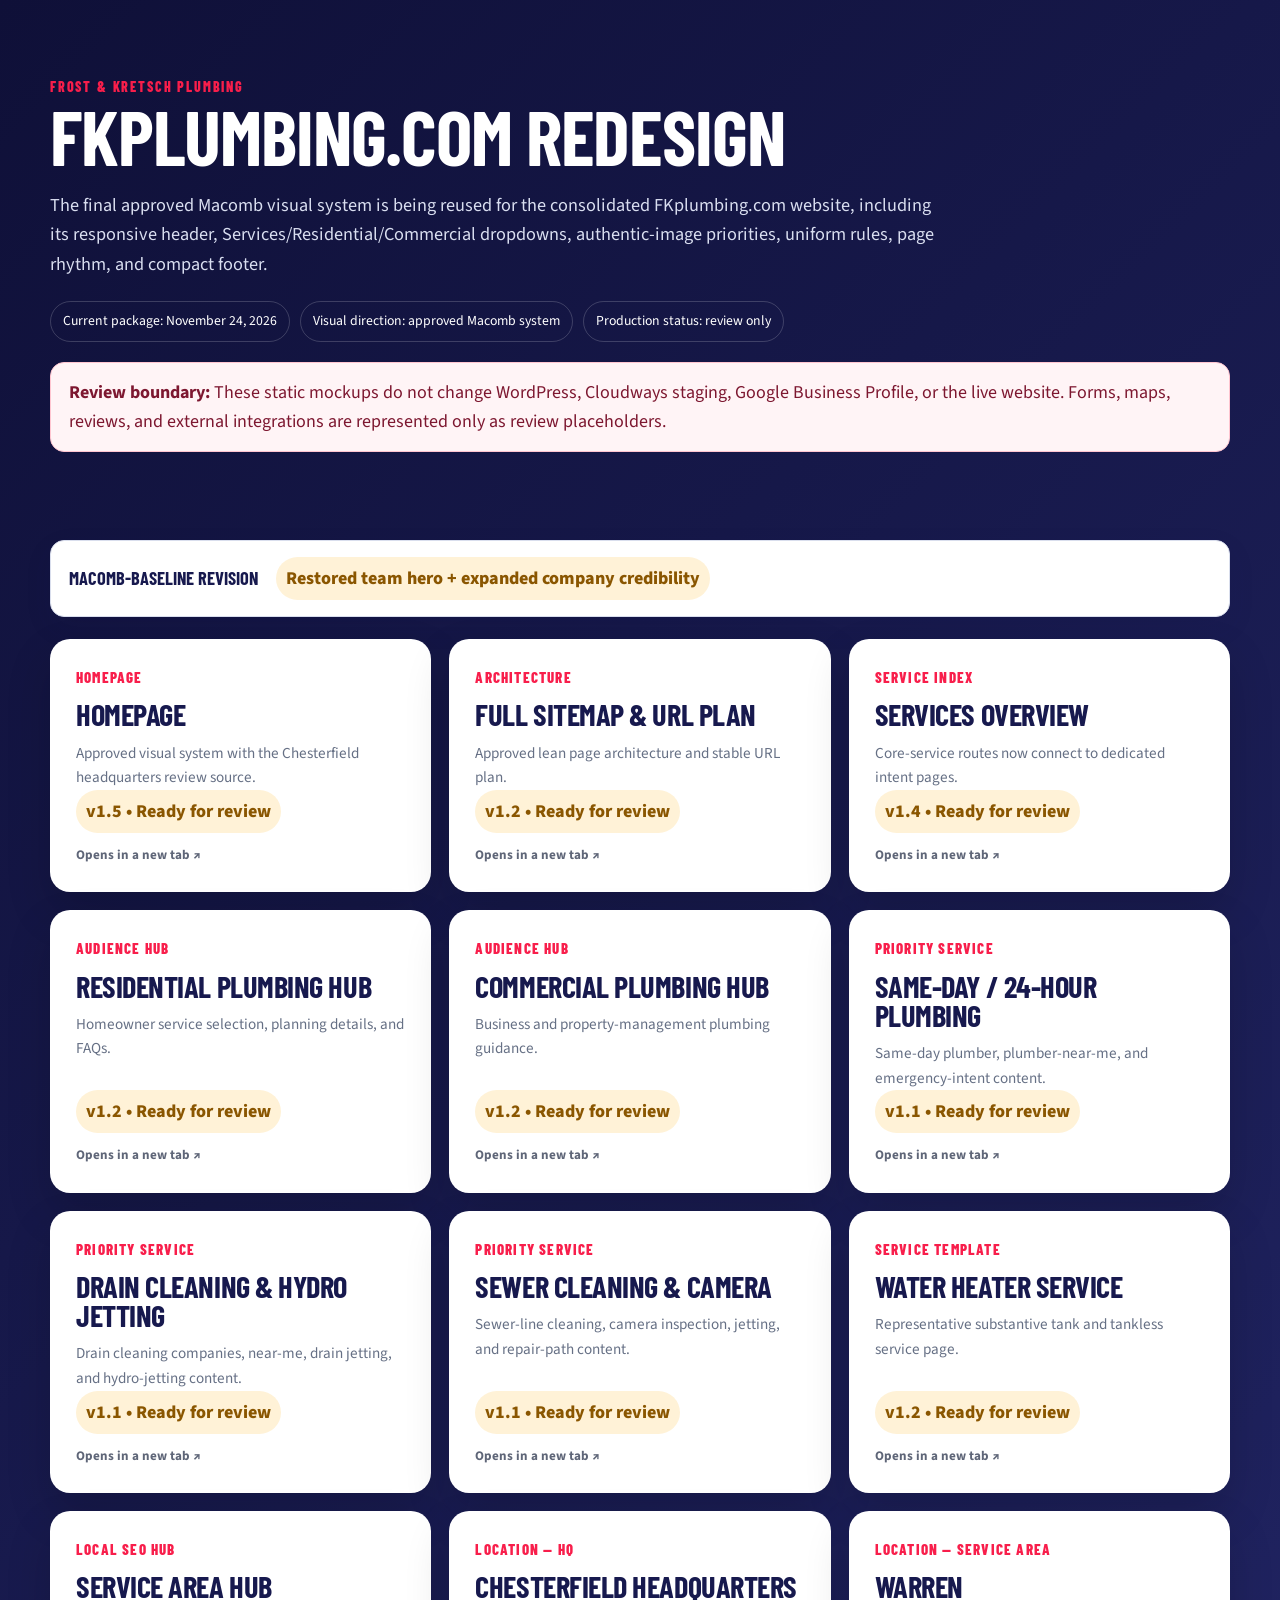
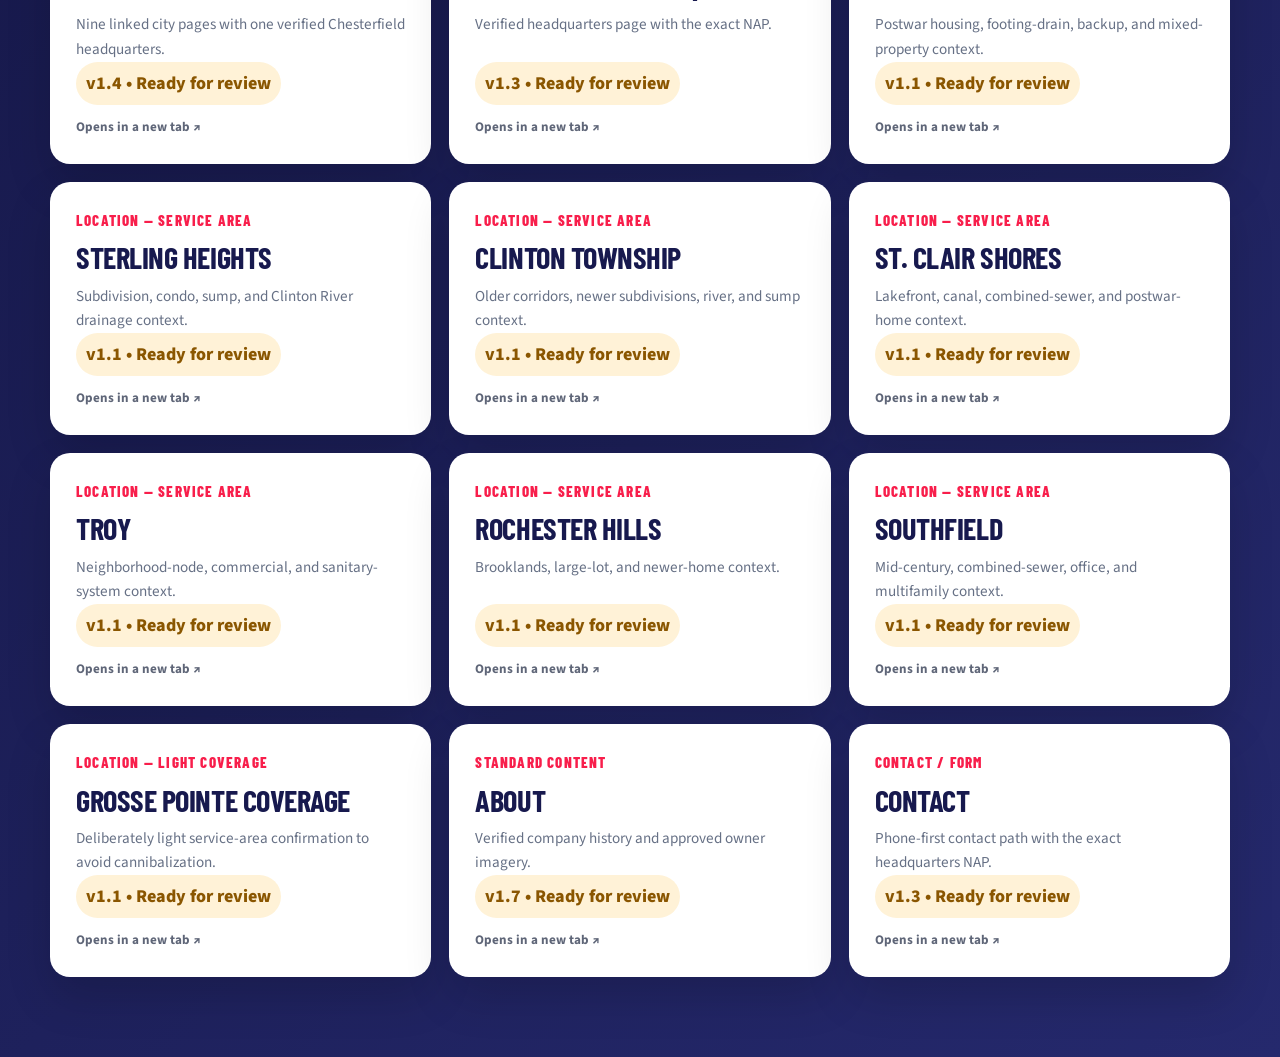
==== commit b42db86d: "Add local service-area and priority SEO pages" ====
--- a/index.html
+++ b/index.html
@@ -12,7 +12,7 @@
   <link rel="stylesheet" href="assets/site-v14.css">
   <link rel="stylesheet" href="assets/site-v15.css">
   <link rel="stylesheet" href="assets/site-v16.css">
-  <link rel="stylesheet" href="assets/fk-site.css?v=20261124n">
+  <link rel="stylesheet" href="assets/fk-site.css?v=20261124p">
 </head>
 <body class="review-shell">
   <main>
@@ -34,7 +34,7 @@
       <div class="review-grid" id="review-grid" aria-live="polite"></div>
     </section>
   </main>
-  <script src="assets/fk-site.js?v=20261124o"></script>
-  <script>renderReviewHubV2();</script>
+  <script src="assets/fk-site.js?v=20261124p"></script>
+  <script>renderReviewHubV3();</script>
 </body>
 </html>
--- a/assets/fk-site.css
+++ b/assets/fk-site.css
@@ -7,11 +7,15 @@
 .architecture-card li+li{margin-top:8px}
 .url-list{font-family:ui-monospace,SFMono-Regular,Consolas,monospace;font-size:.88rem;overflow-wrap:anywhere}
 .county-grid{display:grid;grid-template-columns:repeat(3,minmax(0,1fr));gap:20px}
+.principle-grid{display:grid;grid-template-columns:repeat(3,minmax(0,1fr));gap:22px}
+.principle-card{padding:26px;border:1px solid var(--line);border-radius:var(--radius);background:#fff;box-shadow:0 12px 34px rgba(23,25,78,.07)}
+.principle-card h3{font-size:1.7rem;margin-bottom:10px}
+.principle-card p{color:#555e71;margin:0}
 .county-card{border:1px solid #d9deed;border-radius:16px;background:#fff;padding:24px}
 .county-card h3{margin-top:0;color:var(--navy)}
 .county-card p:last-child{margin-bottom:0}
 .template-note{border-left:5px solid var(--cyan);background:#f1f8ff;padding:18px 20px;margin:24px 0}
-@media(max-width:850px){.architecture-grid,.county-grid{grid-template-columns:1fr}}
+@media(max-width:850px){.architecture-grid,.county-grid,.principle-grid{grid-template-columns:1fr}}
 
 /* Final approved Macomb navigation pattern, adapted to the FK service architecture. */
 .screen-reader-text{position:absolute;width:1px;height:1px;padding:0;margin:-1px;overflow:hidden;clip:rect(0,0,0,0);white-space:nowrap;border:0}
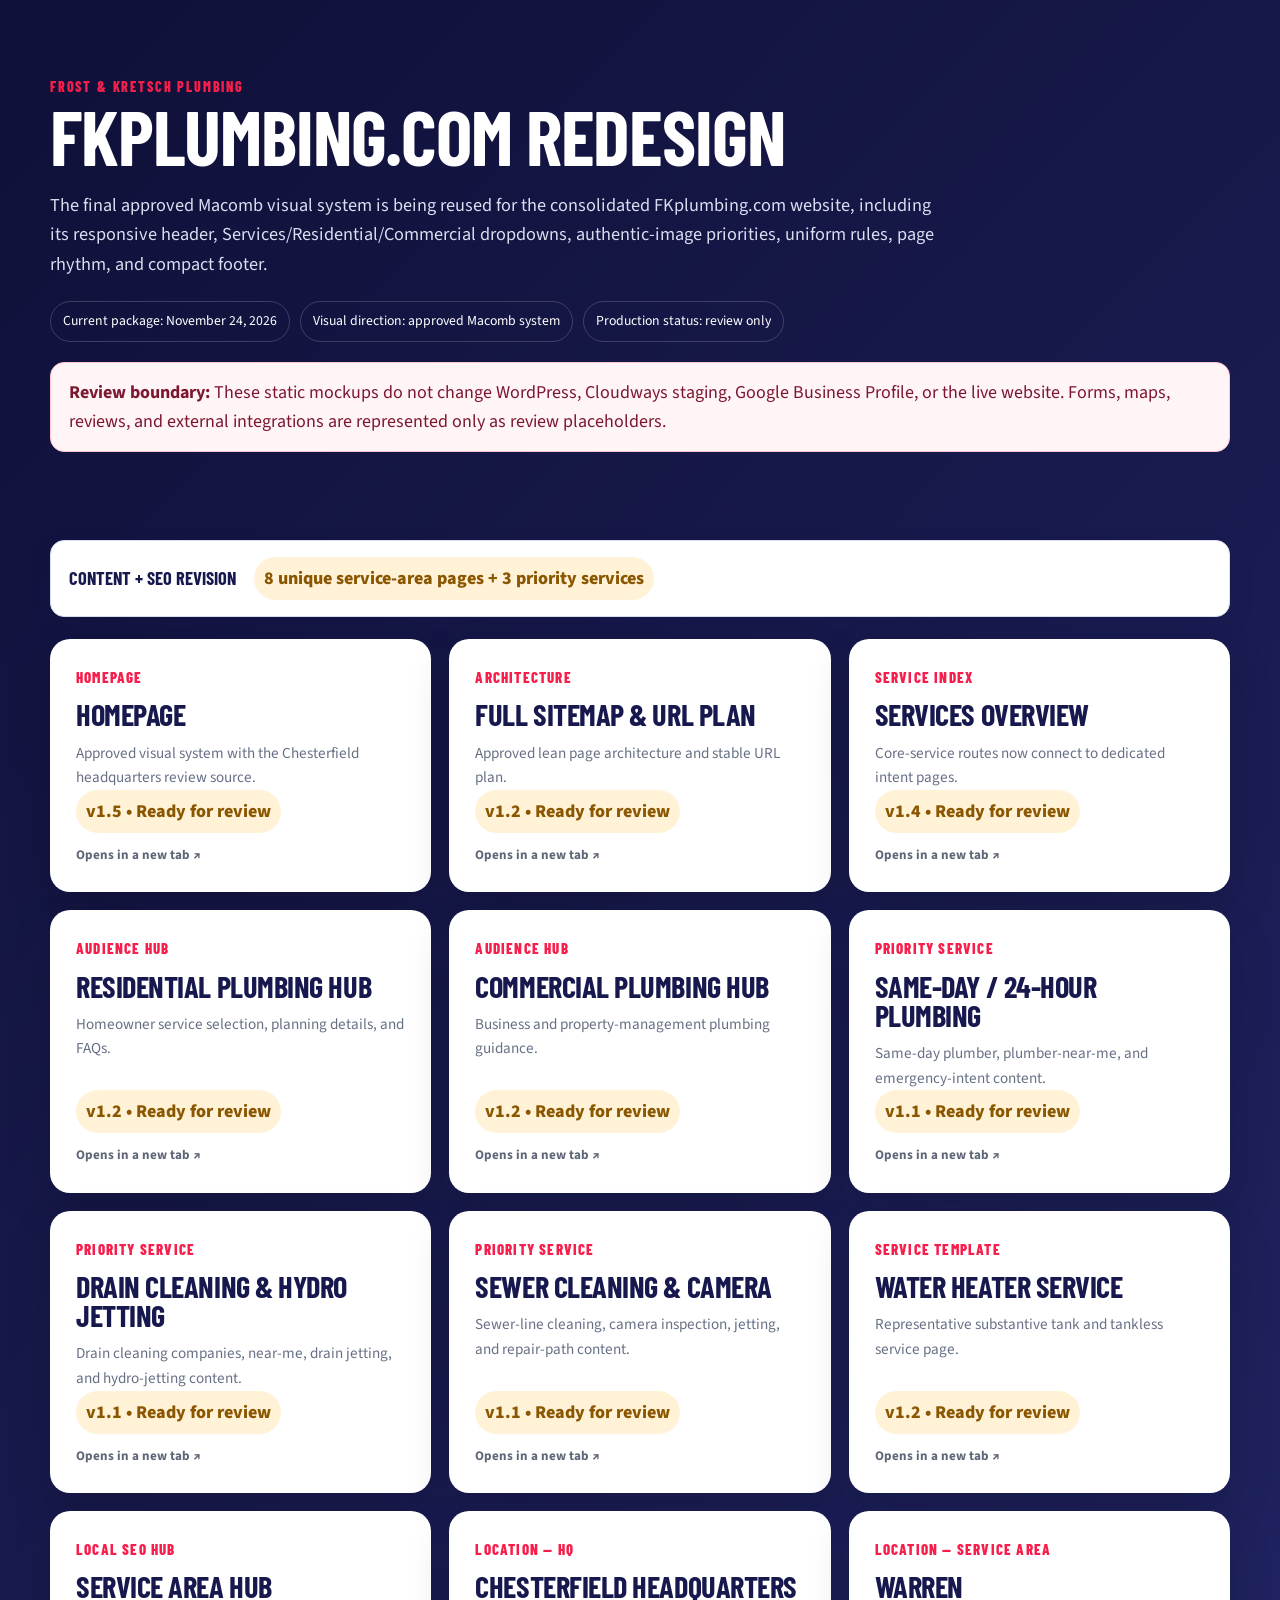
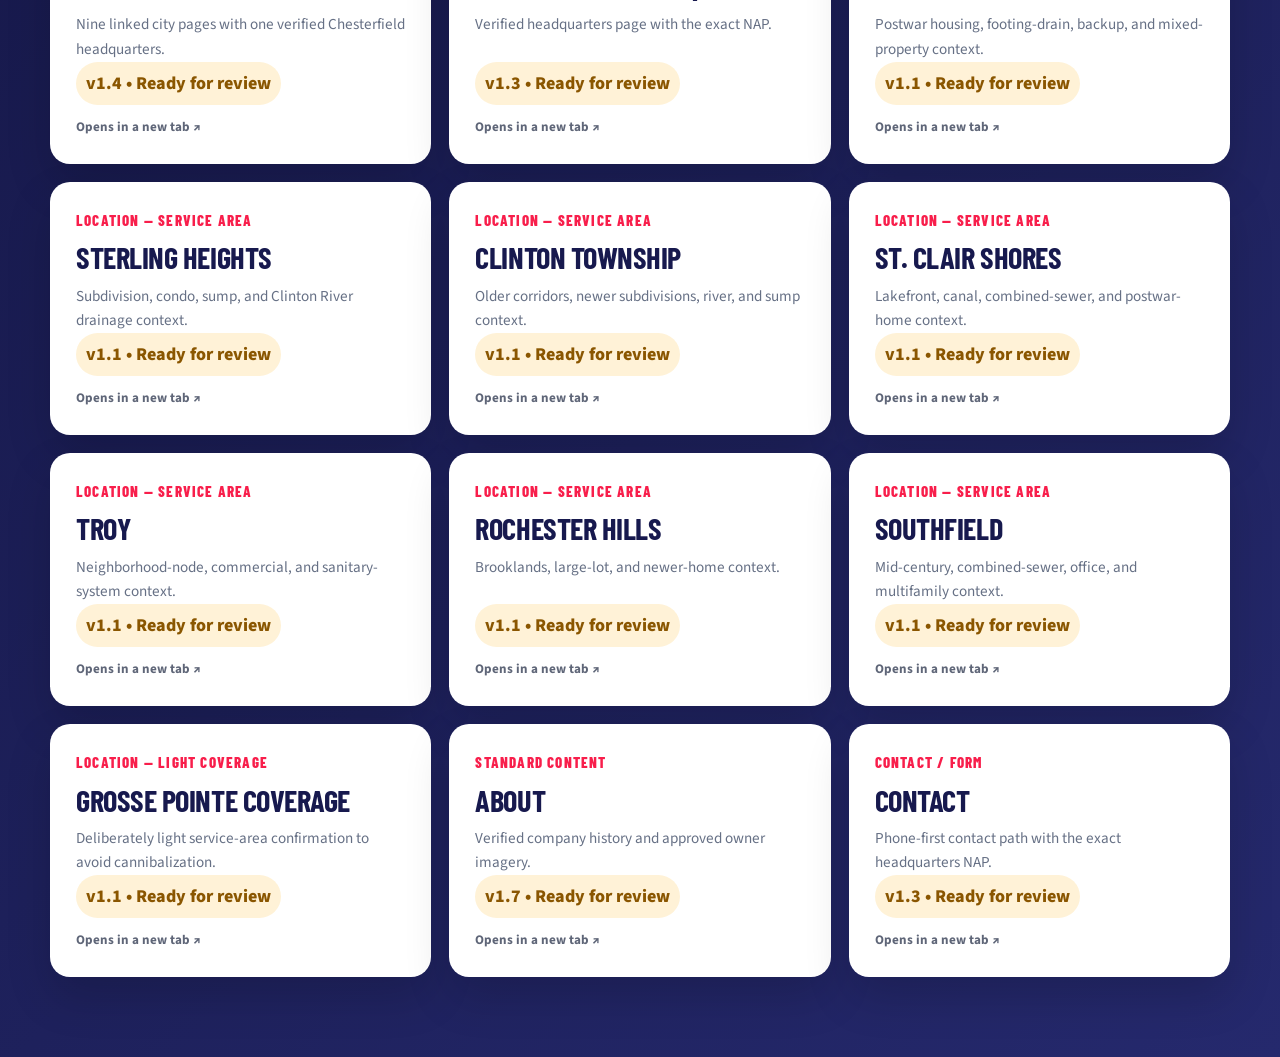
==== commit 3da310f1: "Refresh review hub status" ====
--- a/index.html
+++ b/index.html
@@ -30,7 +30,7 @@
       </div>
     </section>
     <section class="wrap">
-      <div class="review-status-summary"><strong>Macomb-baseline revision</strong><span class="status-changed">Restored team hero + expanded company credibility</span><span>Final approved design; FK content, SEO, and architecture</span></div>
+      <div class="review-status-summary"><strong>Content + SEO revision</strong><span class="status-changed">8 unique service-area pages + 3 priority services</span><span>271-review Chesterfield source + one-business schema</span></div>
       <div class="review-grid" id="review-grid" aria-live="polite"></div>
     </section>
   </main>
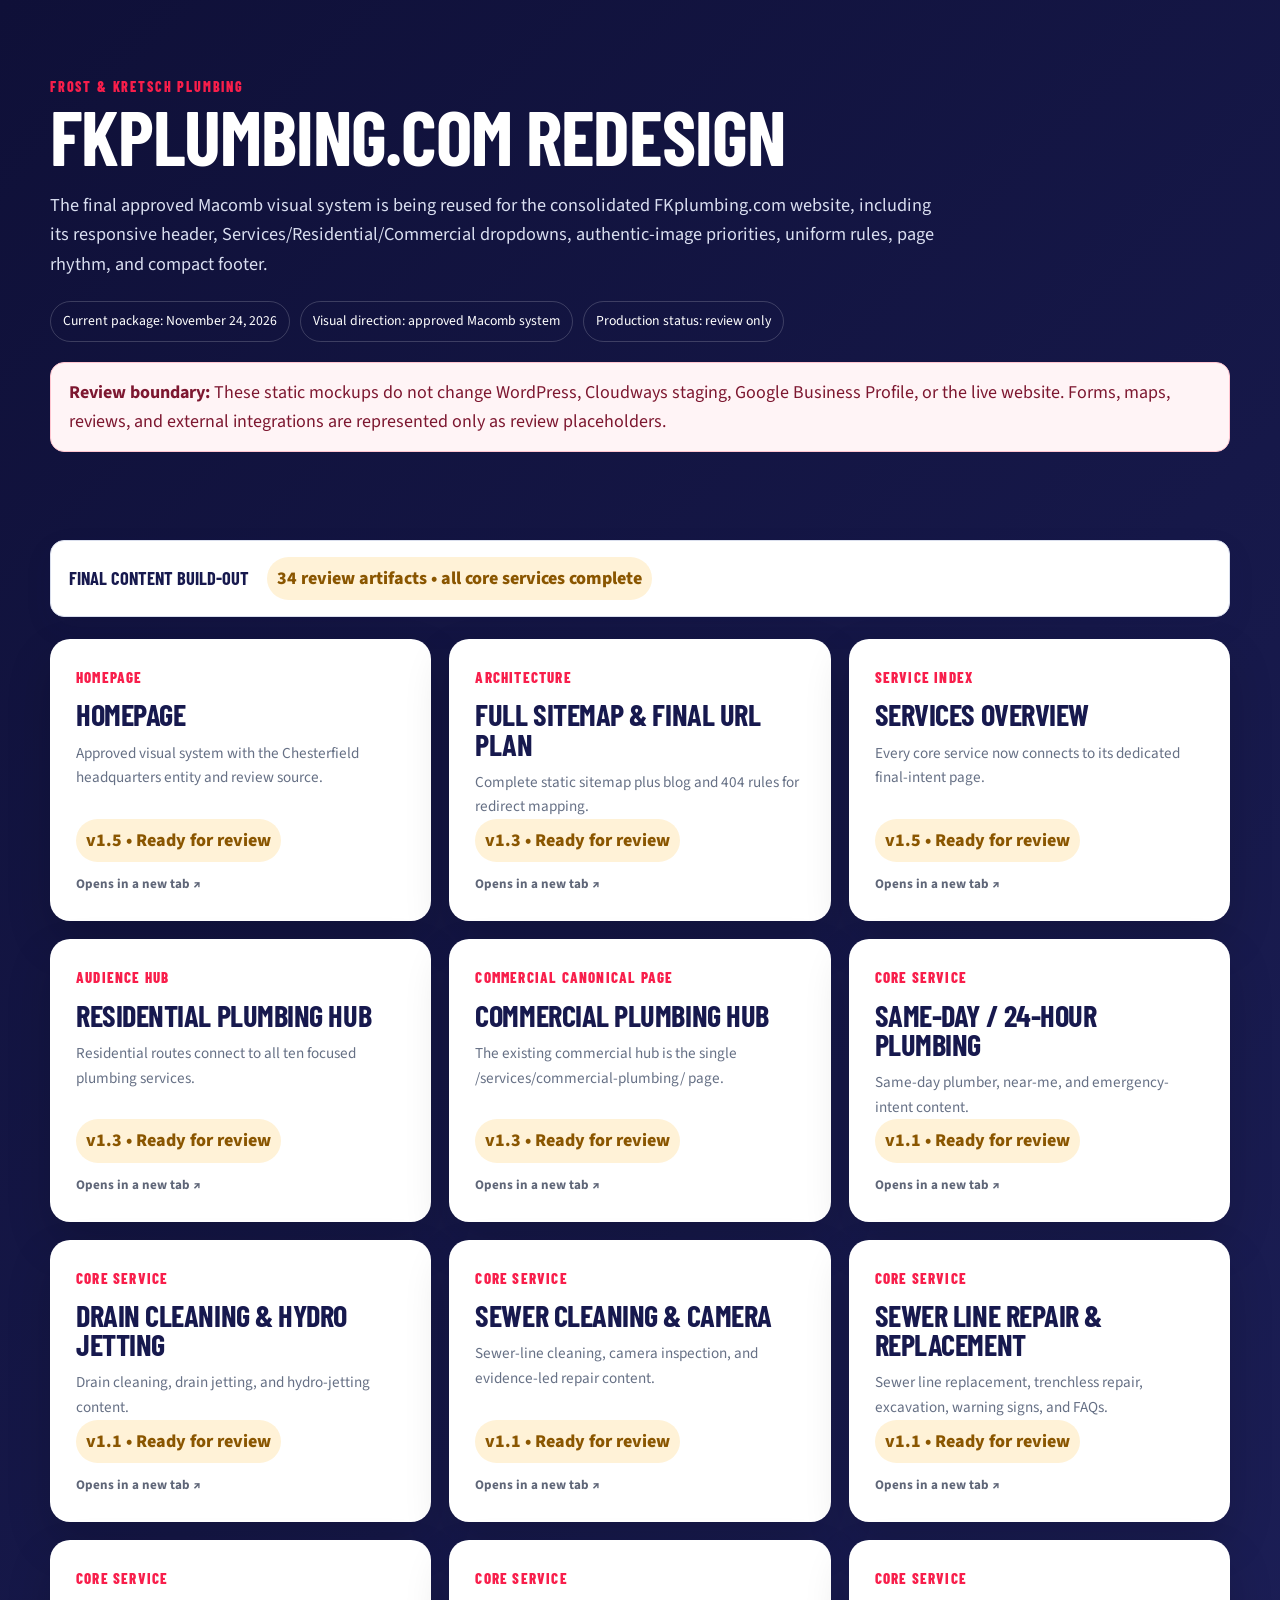
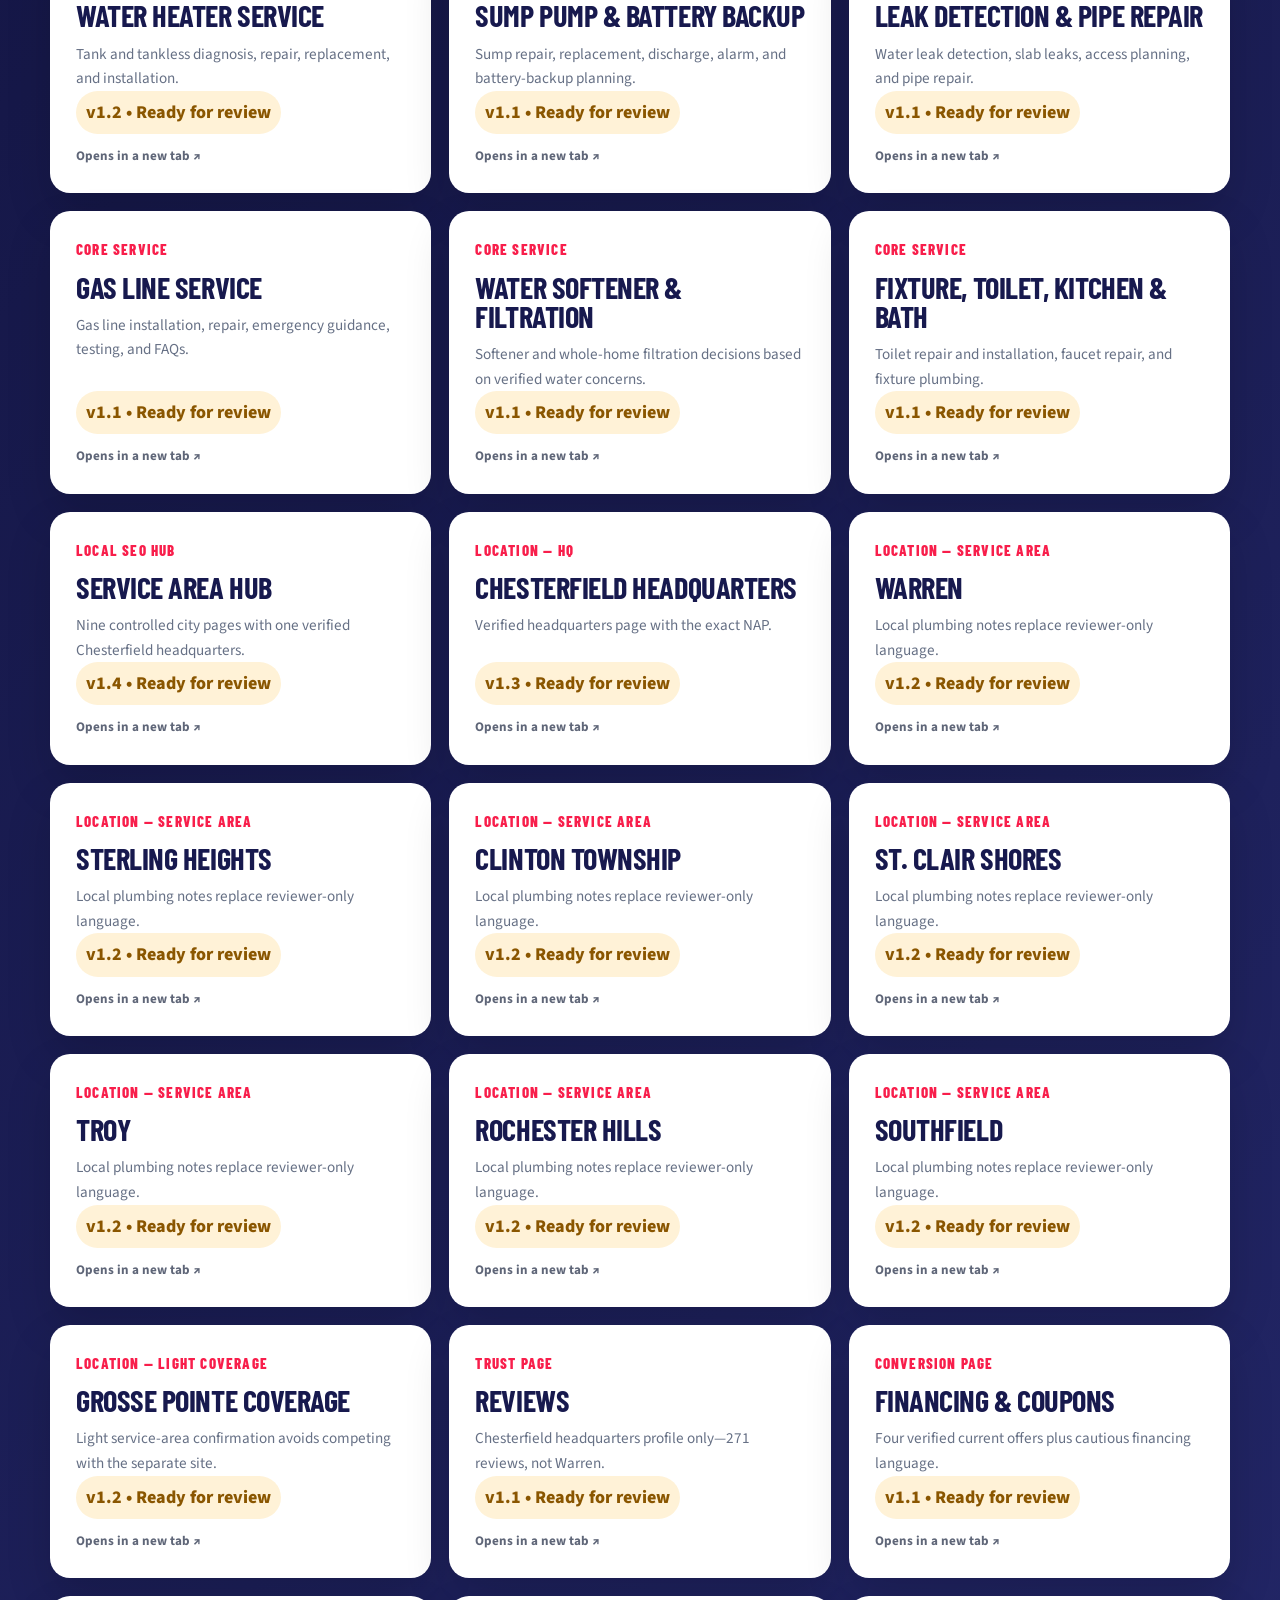
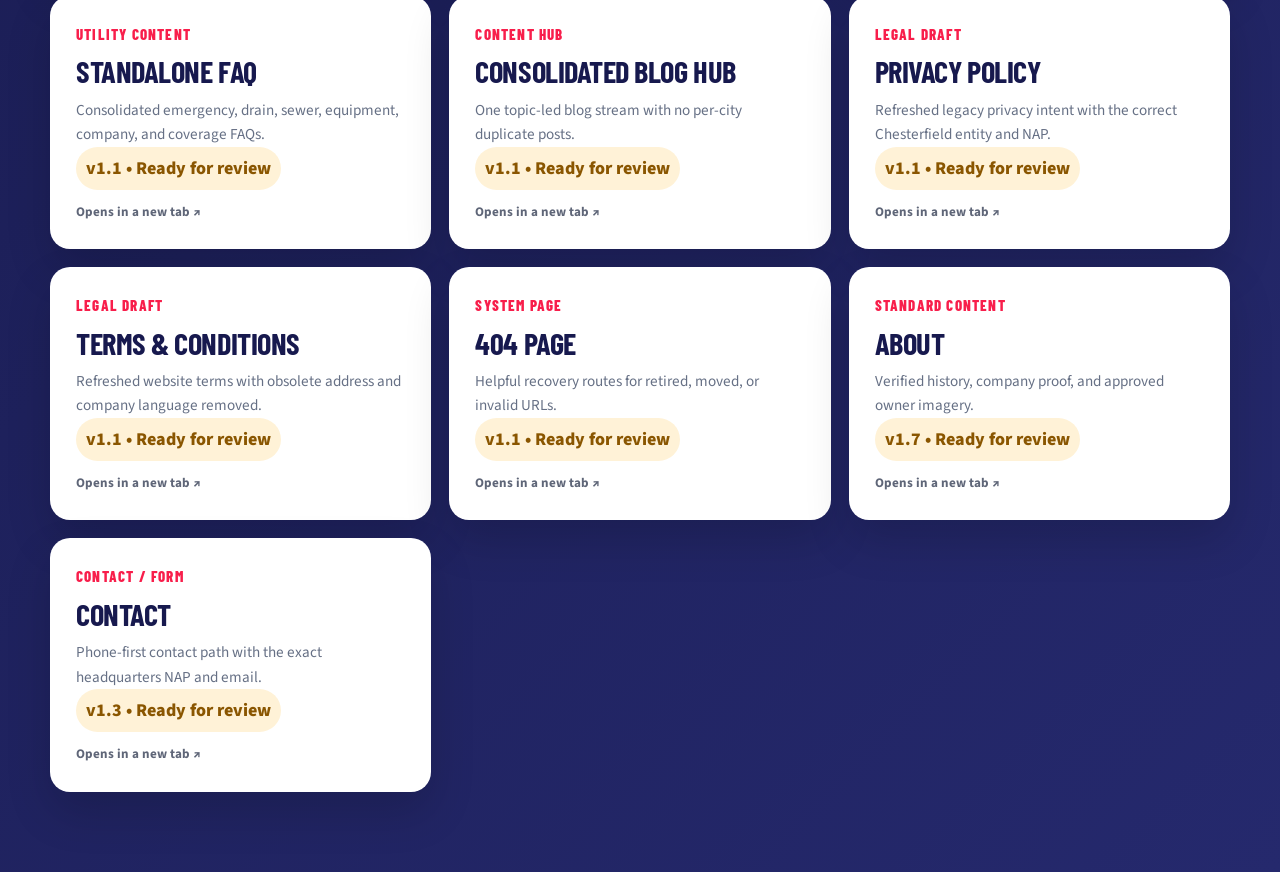
==== commit 09bdf6c4: "Complete final FK content review build" ====
--- a/index.html
+++ b/index.html
@@ -30,11 +30,11 @@
       </div>
     </section>
     <section class="wrap">
-      <div class="review-status-summary"><strong>Content + SEO revision</strong><span class="status-changed">8 unique service-area pages + 3 priority services</span><span>271-review Chesterfield source + one-business schema</span></div>
+      <div class="review-status-summary"><strong>Final content build-out</strong><span class="status-changed">34 review artifacts • all core services complete</span><span>Final static sitemap + blog consolidation rules</span></div>
       <div class="review-grid" id="review-grid" aria-live="polite"></div>
     </section>
   </main>
-  <script src="assets/fk-site.js?v=20261124p"></script>
-  <script>renderReviewHubV3();</script>
+  <script src="assets/fk-site.js?v=20261124r"></script>
+  <script>renderReviewHubV4();</script>
 </body>
 </html>
